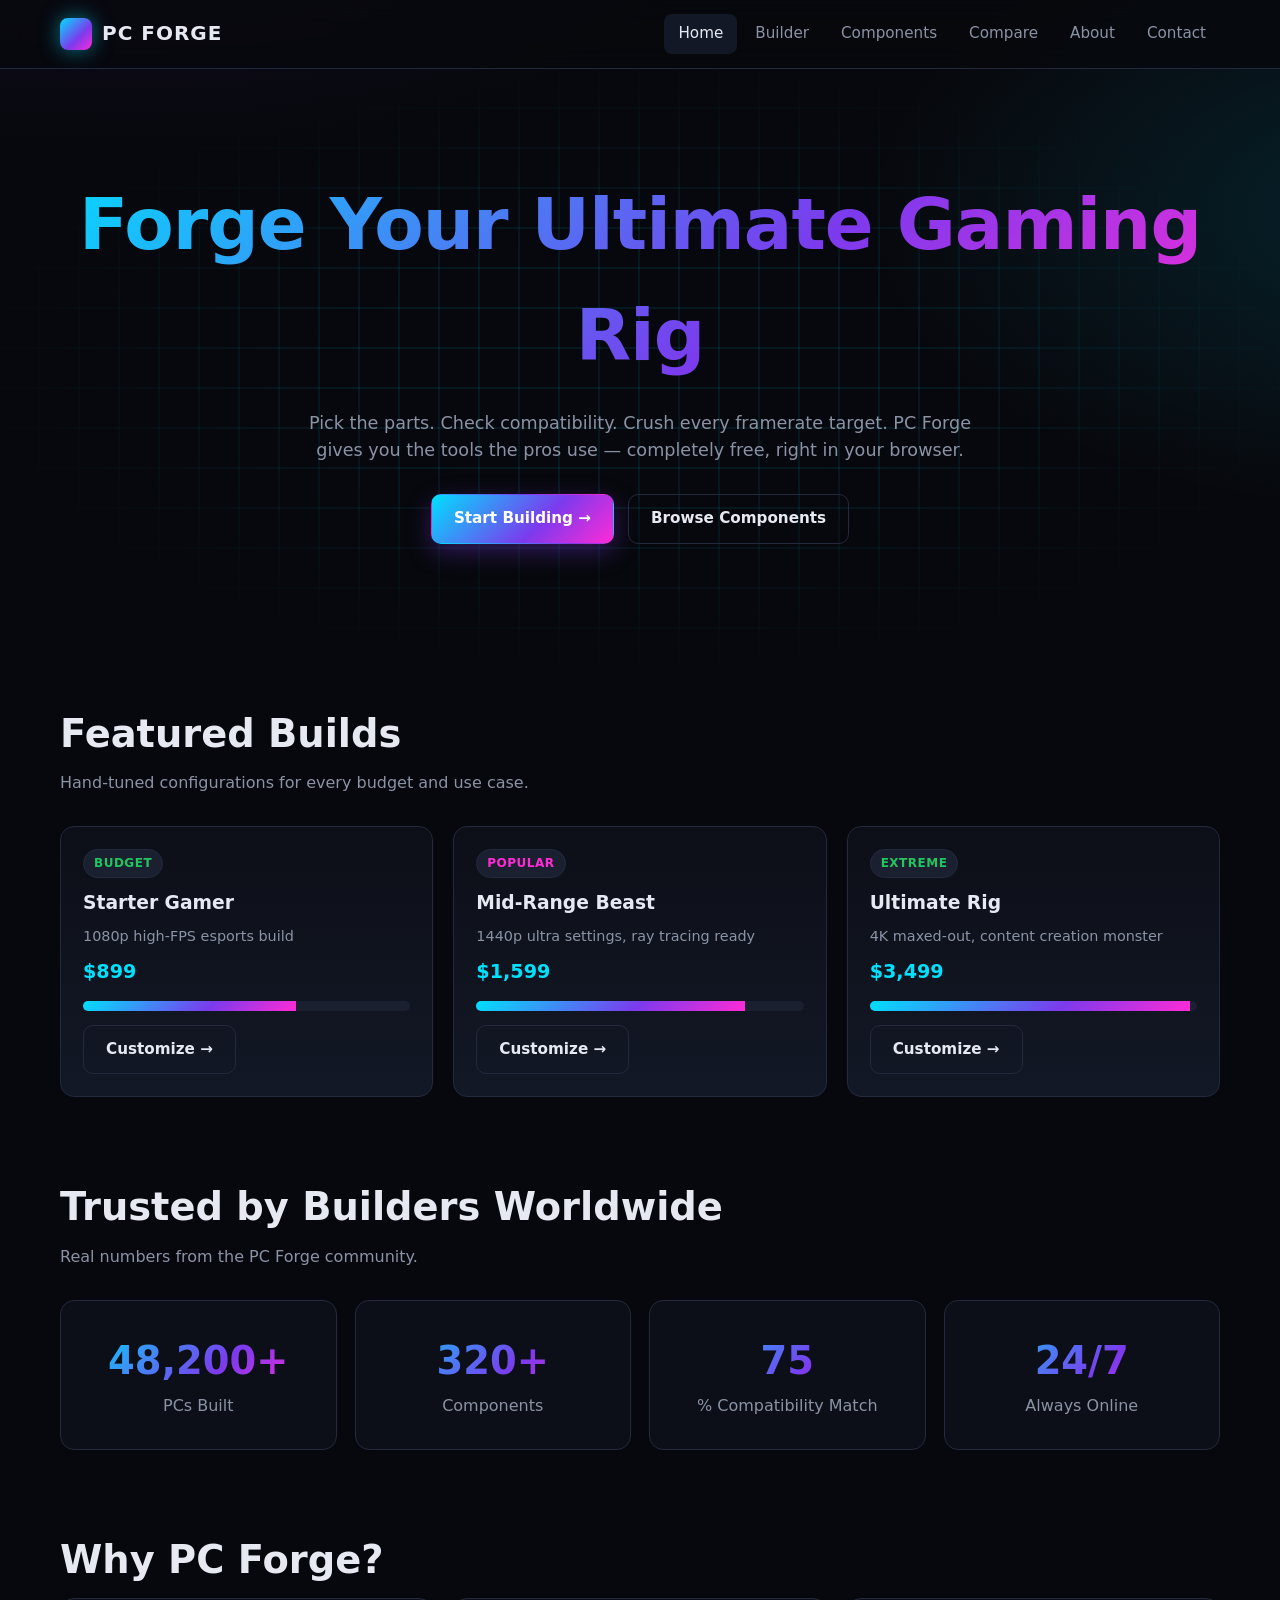
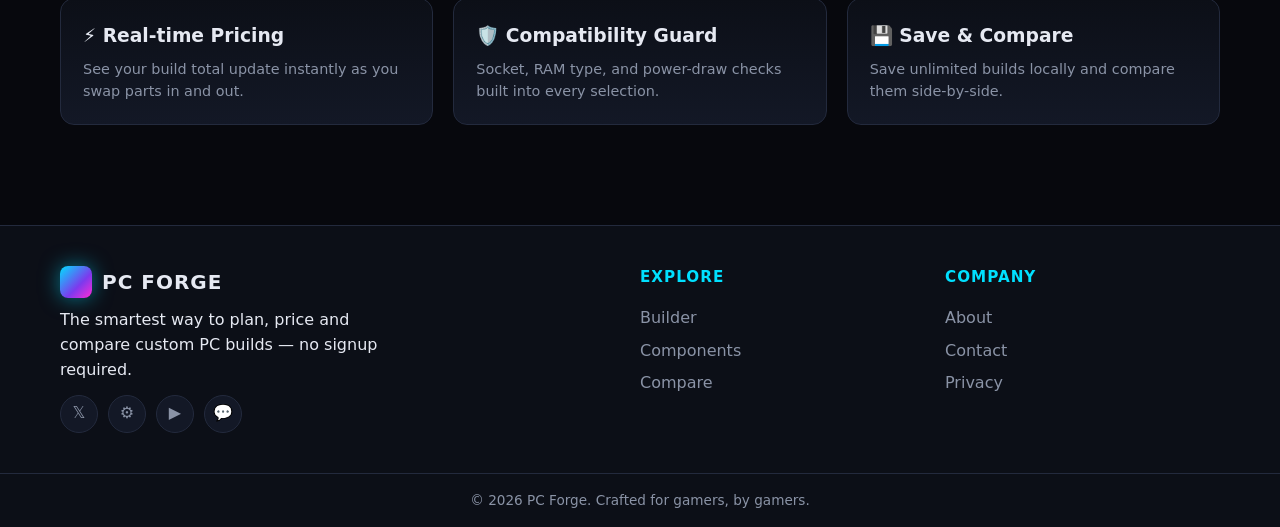
==== index.html @ 2f41bf5b "Add files via upload" ====
<!DOCTYPE html>
<html lang="en">
<head>
<meta charset="UTF-8" />
<meta name="viewport" content="width=device-width, initial-scale=1" />
<title>PC Forge — Build Your Dream Gaming PC</title>
<meta name="description" content="Design, customize and compare custom gaming PC builds with PC Forge — the ultimate online PC builder." />
<link rel="stylesheet" href="style.css" />
</head>
<body>
<nav class="nav">
  <div class="nav-inner">
    <a href="index.html" class="brand"><span class="logo"></span> PC FORGE</a>
    <button class="burger" id="burger">☰</button>
    <div class="nav-links" id="navLinks">
      <a href="index.html">Home</a>
      <a href="builder.html">Builder</a>
      <a href="components.html">Components</a>
      <a href="compare.html">Compare</a>
      <a href="about.html">About</a>
      <a href="contact.html">Contact</a>
    </div>
  </div>
</nav>

<header class="hero page">
  <h1>Forge Your Ultimate Gaming Rig</h1>
  <p>Pick the parts. Check compatibility. Crush every framerate target. PC Forge gives you the tools the pros use — completely free, right in your browser.</p>
  <div class="hero-ctas">
    <a href="builder.html" class="btn btn-primary">Start Building →</a>
    <a href="components.html" class="btn btn-ghost">Browse Components</a>
  </div>
</header>

<section class="container">
  <h2 class="section-title">Featured Builds</h2>
  <p class="section-sub">Hand-tuned configurations for every budget and use case.</p>
  <div class="grid grid-3" id="featuredBuilds"></div>
</section>

<section class="container">
  <h2 class="section-title">Trusted by Builders Worldwide</h2>
  <p class="section-sub">Real numbers from the PC Forge community.</p>
  <div class="stats">
    <div class="stat"><div class="num" data-target="48200" data-suffix="+">0</div><div class="label">PCs Built</div></div>
    <div class="stat"><div class="num" data-target="320" data-suffix="+">0</div><div class="label">Components</div></div>
    <div class="stat"><div class="num" data-target="99">0</div><div class="label">% Compatibility Match</div></div>
    <div class="stat"><div class="num" data-target="24" data-suffix="/7">0</div><div class="label">Always Online</div></div>
  </div>
</section>

<section class="container">
  <h2 class="section-title">Why PC Forge?</h2>
  <div class="grid grid-3">
    <div class="card"><h3>⚡ Real-time Pricing</h3><p class="meta">See your build total update instantly as you swap parts in and out.</p></div>
    <div class="card"><h3>🛡️ Compatibility Guard</h3><p class="meta">Socket, RAM type, and power-draw checks built into every selection.</p></div>
    <div class="card"><h3>💾 Save & Compare</h3><p class="meta">Save unlimited builds locally and compare them side-by-side.</p></div>
  </div>
</section>

<footer class="footer">
  <div class="footer-inner">
    <div>
      <div class="brand"><span class="logo"></span> PC FORGE</div>
      <p class="meta" style="margin-top:10px;max-width:340px">The smartest way to plan, price and compare custom PC builds — no signup required.</p>
      <div class="socials">
        <a href="#" aria-label="Twitter">𝕏</a>
        <a href="#" aria-label="GitHub">⚙</a>
        <a href="#" aria-label="YouTube">▶</a>
        <a href="#" aria-label="Discord">💬</a>
      </div>
    </div>
    <div>
      <h4>EXPLORE</h4>
      <a href="builder.html">Builder</a>
      <a href="components.html">Components</a>
      <a href="compare.html">Compare</a>
    </div>
    <div>
      <h4>COMPANY</h4>
      <a href="about.html">About</a>
      <a href="contact.html">Contact</a>
      <a href="#">Privacy</a>
    </div>
  </div>
  <div class="copyright">© 2026 PC Forge. Crafted for gamers, by gamers.</div>
</footer>
<script src="script.js"></script>
</body>
</html>
---- style.css ----
/* ============================================================
   PC FORGE — Dark Gaming UI
   Pure CSS, responsive, animated
   ============================================================ */

:root {
  --bg-900: #07080d;
  --bg-800: #0c0f17;
  --bg-700: #131826;
  --bg-600: #1a2030;
  --line: #232a3d;
  --text: #e6e9f2;
  --muted: #8a93a6;
  --primary: #00e0ff;
  --primary-2: #7c3aed;
  --accent: #ff2bd6;
  --success: #22c55e;
  --warn: #f59e0b;
  --danger: #ef4444;
  --grad: linear-gradient(135deg, #00e0ff 0%, #7c3aed 60%, #ff2bd6 100%);
  --shadow: 0 10px 30px rgba(0,0,0,.5);
  --radius: 14px;
}

* { box-sizing: border-box; margin: 0; padding: 0; }
html { scroll-behavior: smooth; }
body {
  font-family: 'Segoe UI', Roboto, system-ui, sans-serif;
  background: radial-gradient(1200px 600px at 10% -10%, rgba(124,58,237,.15), transparent 60%),
              radial-gradient(900px 500px at 110% 10%, rgba(0,224,255,.12), transparent 60%),
              var(--bg-900);
  color: var(--text);
  min-height: 100vh;
  line-height: 1.55;
  overflow-x: hidden;
}
a { color: inherit; text-decoration: none; }
img { max-width: 100%; display: block; }
button { font-family: inherit; cursor: pointer; border: none; }

/* ===== NAVBAR ===== */
.nav {
  position: sticky; top: 0; z-index: 50;
  backdrop-filter: blur(14px);
  background: rgba(7,8,13,.75);
  border-bottom: 1px solid var(--line);
}
.nav-inner {
  max-width: 1200px; margin: 0 auto;
  display: flex; align-items: center; justify-content: space-between;
  padding: 14px 20px;
}
.brand {
  font-weight: 800; letter-spacing: 1px; font-size: 1.25rem;
  display: flex; align-items: center; gap: 10px;
}
.brand .logo {
  width: 32px; height: 32px; border-radius: 8px;
  background: var(--grad);
  box-shadow: 0 0 20px rgba(0,224,255,.5);
}
.nav-links { display: flex; gap: 4px; align-items: center; }
.nav-links a {
  padding: 8px 14px; border-radius: 8px; font-size: .95rem;
  color: var(--muted); transition: .2s;
}
.nav-links a:hover, .nav-links a.active {
  color: var(--text); background: var(--bg-700);
}
.burger { display: none; background: none; color: var(--text); font-size: 1.6rem; }

@media (max-width: 820px) {
  .burger { display: block; }
  .nav-links {
    position: absolute; top: 64px; right: 0; left: 0;
    background: var(--bg-800); flex-direction: column; gap: 0;
    border-bottom: 1px solid var(--line);
    max-height: 0; overflow: hidden; transition: max-height .35s ease;
  }
  .nav-links.open { max-height: 400px; }
  .nav-links a { padding: 14px 20px; border-radius: 0; width: 100%; }
}

/* ===== CONTAINER ===== */
.container { max-width: 1200px; margin: 0 auto; padding: 40px 20px; }

/* ===== HERO ===== */
.hero {
  position: relative;
  padding: 100px 20px 120px;
  text-align: center;
  overflow: hidden;
}
.hero::before {
  content: ''; position: absolute; inset: 0;
  background:
    linear-gradient(transparent 95%, rgba(0,224,255,.08) 0) 0 0 / 40px 40px,
    linear-gradient(90deg, transparent 95%, rgba(0,224,255,.08) 0) 0 0 / 40px 40px;
  mask-image: radial-gradient(ellipse at center, black 30%, transparent 75%);
  pointer-events: none;
}
.hero h1 {
  font-size: clamp(2.2rem, 6vw, 4.5rem);
  font-weight: 900; letter-spacing: -1px;
  background: var(--grad); -webkit-background-clip: text;
  background-clip: text; color: transparent;
  animation: slideUp .8s ease both;
}
.hero p {
  max-width: 680px; margin: 18px auto 30px;
  color: var(--muted); font-size: 1.1rem;
  animation: slideUp 1s ease both;
}
.hero-ctas { display: flex; justify-content: center; gap: 14px; flex-wrap: wrap; animation: slideUp 1.2s ease both; }

/* ===== BUTTONS ===== */
.btn {
  display: inline-flex; align-items: center; gap: 8px;
  padding: 12px 22px; border-radius: 10px; font-weight: 600;
  font-size: .95rem; transition: transform .2s, box-shadow .2s, background .2s;
  border: 1px solid transparent;
}
.btn-primary {
  background: var(--grad); color: #fff;
  box-shadow: 0 8px 24px rgba(124,58,237,.35);
}
.btn-primary:hover { transform: translateY(-2px); box-shadow: 0 12px 30px rgba(0,224,255,.4); }
.btn-ghost {
  background: transparent; color: var(--text);
  border-color: var(--line);
}
.btn-ghost:hover { background: var(--bg-700); border-color: var(--primary); }
.btn-danger { background: var(--danger); color: #fff; }
.btn-block { width: 100%; justify-content: center; }

/* ===== SECTION HEADINGS ===== */
.section-title {
  font-size: clamp(1.6rem, 3vw, 2.4rem);
  font-weight: 800; margin-bottom: 8px;
}
.section-sub { color: var(--muted); margin-bottom: 30px; }

/* ===== CARDS / GRID ===== */
.grid { display: grid; gap: 20px; }
.grid-3 { grid-template-columns: repeat(auto-fit, minmax(260px, 1fr)); }
.grid-2 { grid-template-columns: repeat(auto-fit, minmax(320px, 1fr)); }
.grid-4 { grid-template-columns: repeat(auto-fit, minmax(220px, 1fr)); }

.card {
  background: linear-gradient(180deg, var(--bg-800), var(--bg-700));
  border: 1px solid var(--line); border-radius: var(--radius);
  padding: 22px; transition: transform .25s, border-color .25s, box-shadow .25s;
  position: relative; overflow: hidden;
}
.card:hover { transform: translateY(-4px); border-color: var(--primary); box-shadow: var(--shadow); }
.card h3 { margin-bottom: 8px; }
.card .meta { color: var(--muted); font-size: .9rem; }
.card .price { color: var(--primary); font-weight: 700; font-size: 1.2rem; margin-top: 10px; }

.tag {
  display: inline-block; padding: 4px 10px; border-radius: 999px;
  font-size: .75rem; font-weight: 600; letter-spacing: .5px;
  background: var(--bg-600); color: var(--primary); border: 1px solid var(--line);
}
.tag.hot { color: var(--accent); }
.tag.new { color: var(--success); }

/* ===== STATS ===== */
.stats {
  display: grid; gap: 18px;
  grid-template-columns: repeat(auto-fit, minmax(180px, 1fr));
  margin-top: 30px;
}
.stat {
  text-align: center; padding: 30px 20px;
  background: var(--bg-800); border: 1px solid var(--line); border-radius: var(--radius);
}
.stat .num {
  font-size: 2.4rem; font-weight: 900;
  background: var(--grad); -webkit-background-clip: text; background-clip: text; color: transparent;
}
.stat .label { color: var(--muted); margin-top: 4px; }

/* ===== BUILDER ===== */
.builder-layout {
  display: grid; gap: 24px;
  grid-template-columns: 1fr 360px;
}
@media (max-width: 960px) { .builder-layout { grid-template-columns: 1fr; } }

.parts-list { display: grid; gap: 14px; }
.part-row {
  display: grid; grid-template-columns: 110px 1fr auto;
  align-items: center; gap: 14px;
  padding: 16px; background: var(--bg-800);
  border: 1px solid var(--line); border-radius: var(--radius);
}
.part-row .ptype {
  font-weight: 700; color: var(--primary); letter-spacing: 1px; font-size: .85rem;
}
.part-row select {
  width: 100%; padding: 10px 12px; border-radius: 8px;
  background: var(--bg-700); color: var(--text); border: 1px solid var(--line);
  font-family: inherit;
}
.part-row .pprice { font-weight: 700; min-width: 80px; text-align: right; }

.summary {
  position: sticky; top: 90px;
  background: var(--bg-800); border: 1px solid var(--line); border-radius: var(--radius);
  padding: 22px; height: fit-content;
}
.summary h3 { margin-bottom: 14px; }
.summary .row { display: flex; justify-content: space-between; padding: 8px 0; border-bottom: 1px dashed var(--line); font-size: .95rem; }
.summary .row:last-of-type { border: none; }
.summary .total {
  font-size: 1.6rem; font-weight: 900;
  background: var(--grad); -webkit-background-clip: text; background-clip: text; color: transparent;
}
.perf-bar {
  height: 10px; background: var(--bg-600); border-radius: 999px; overflow: hidden; margin-top: 6px;
}
.perf-bar > span { display: block; height: 100%; background: var(--grad); width: 0; transition: width .6s ease; }
.compat {
  margin-top: 14px; padding: 12px; border-radius: 10px;
  background: rgba(34,197,94,.1); border: 1px solid rgba(34,197,94,.3);
  color: #86efac; font-size: .9rem;
}
.compat.bad { background: rgba(239,68,68,.1); border-color: rgba(239,68,68,.3); color: #fca5a5; }

/* ===== COMPONENTS PAGE ===== */
.toolbar {
  display: flex; gap: 12px; flex-wrap: wrap; margin-bottom: 24px;
  background: var(--bg-800); padding: 14px; border-radius: var(--radius); border: 1px solid var(--line);
}
.toolbar input, .toolbar select {
  padding: 10px 12px; border-radius: 8px; background: var(--bg-700);
  color: var(--text); border: 1px solid var(--line); font-family: inherit;
}
.toolbar input { flex: 1; min-width: 200px; }

.comp-card .spec { color: var(--muted); font-size: .88rem; margin-top: 6px; }
.comp-card .perf {
  display: flex; align-items: center; gap: 8px; margin-top: 10px;
  font-size: .85rem; color: var(--muted);
}
.comp-card .perf .bar { flex: 1; height: 6px; background: var(--bg-600); border-radius: 999px; overflow: hidden; }
.comp-card .perf .bar span { display: block; height: 100%; background: var(--grad); }

/* ===== COMPARE PAGE ===== */
.compare-grid { display: grid; gap: 20px; grid-template-columns: 1fr 1fr; }
@media (max-width: 760px) { .compare-grid { grid-template-columns: 1fr; } }
.compare-grid select { width: 100%; padding: 12px; border-radius: 8px; background: var(--bg-700); color: var(--text); border: 1px solid var(--line); margin-bottom: 14px; }
.diff-highlight { background: rgba(0,224,255,.08); border-left: 3px solid var(--primary); padding-left: 10px; }

/* ===== FORMS ===== */
.form { max-width: 600px; margin: 0 auto; background: var(--bg-800); padding: 30px; border-radius: var(--radius); border: 1px solid var(--line); }
.field { margin-bottom: 18px; }
.field label { display: block; margin-bottom: 6px; font-weight: 600; font-size: .9rem; }
.field input, .field textarea {
  width: 100%; padding: 12px; border-radius: 8px;
  background: var(--bg-700); color: var(--text); border: 1px solid var(--line);
  font-family: inherit; font-size: .95rem;
}
.field input:focus, .field textarea:focus { outline: none; border-color: var(--primary); box-shadow: 0 0 0 3px rgba(0,224,255,.15); }
.field .err { color: var(--danger); font-size: .8rem; margin-top: 4px; min-height: 16px; }
.alert { padding: 12px 16px; border-radius: 10px; margin-bottom: 16px; font-size: .9rem; }
.alert.ok { background: rgba(34,197,94,.12); border: 1px solid rgba(34,197,94,.3); color: #86efac; }
.alert.bad { background: rgba(239,68,68,.12); border: 1px solid rgba(239,68,68,.3); color: #fca5a5; }

/* ===== ABOUT ===== */
.feature {
  display: flex; gap: 14px; align-items: flex-start;
  padding: 18px; background: var(--bg-800); border: 1px solid var(--line); border-radius: var(--radius);
}
.feature .icon {
  width: 44px; height: 44px; border-radius: 10px;
  background: var(--grad); display: flex; align-items: center; justify-content: center;
  font-size: 1.4rem; flex-shrink: 0;
}

/* ===== FOOTER ===== */
.footer {
  border-top: 1px solid var(--line); margin-top: 60px;
  background: var(--bg-800);
}
.footer-inner {
  max-width: 1200px; margin: 0 auto; padding: 40px 20px;
  display: grid; gap: 30px; grid-template-columns: 2fr 1fr 1fr;
}
@media (max-width: 720px) { .footer-inner { grid-template-columns: 1fr; } }
.footer h4 { margin-bottom: 12px; font-size: .95rem; letter-spacing: 1px; color: var(--primary); }
.footer a { color: var(--muted); display: block; padding: 4px 0; transition: color .2s; }
.footer a:hover { color: var(--text); }
.socials { display: flex; gap: 10px; margin-top: 12px; }
.socials a {
  width: 38px; height: 38px; border-radius: 50%;
  background: var(--bg-700); display: flex; align-items: center; justify-content: center;
  border: 1px solid var(--line); transition: .2s;
}
.socials a:hover { background: var(--grad); transform: translateY(-2px); }
.copyright { text-align: center; padding: 16px; border-top: 1px solid var(--line); color: var(--muted); font-size: .85rem; }

/* ===== SAVED BUILDS LIST ===== */
.saved-list { display: grid; gap: 10px; margin-top: 16px; }
.saved-item {
  display: flex; justify-content: space-between; align-items: center;
  padding: 10px 14px; background: var(--bg-700); border-radius: 8px;
  font-size: .9rem;
}
.saved-item button { background: transparent; color: var(--danger); font-size: 1.1rem; }

/* ===== ANIMATIONS ===== */
@keyframes slideUp {
  from { opacity: 0; transform: translateY(20px); }
  to { opacity: 1; transform: translateY(0); }
}
@keyframes fadeIn { from { opacity: 0; } to { opacity: 1; } }
.fade-in { animation: fadeIn .5s ease both; }
.page { animation: slideUp .4s ease both; }

/* Scrollbar */
::-webkit-scrollbar { width: 10px; height: 10px; }
::-webkit-scrollbar-track { background: var(--bg-900); }
::-webkit-scrollbar-thumb { background: var(--bg-600); border-radius: 10px; }
::-webkit-scrollbar-thumb:hover { background: var(--primary-2); }
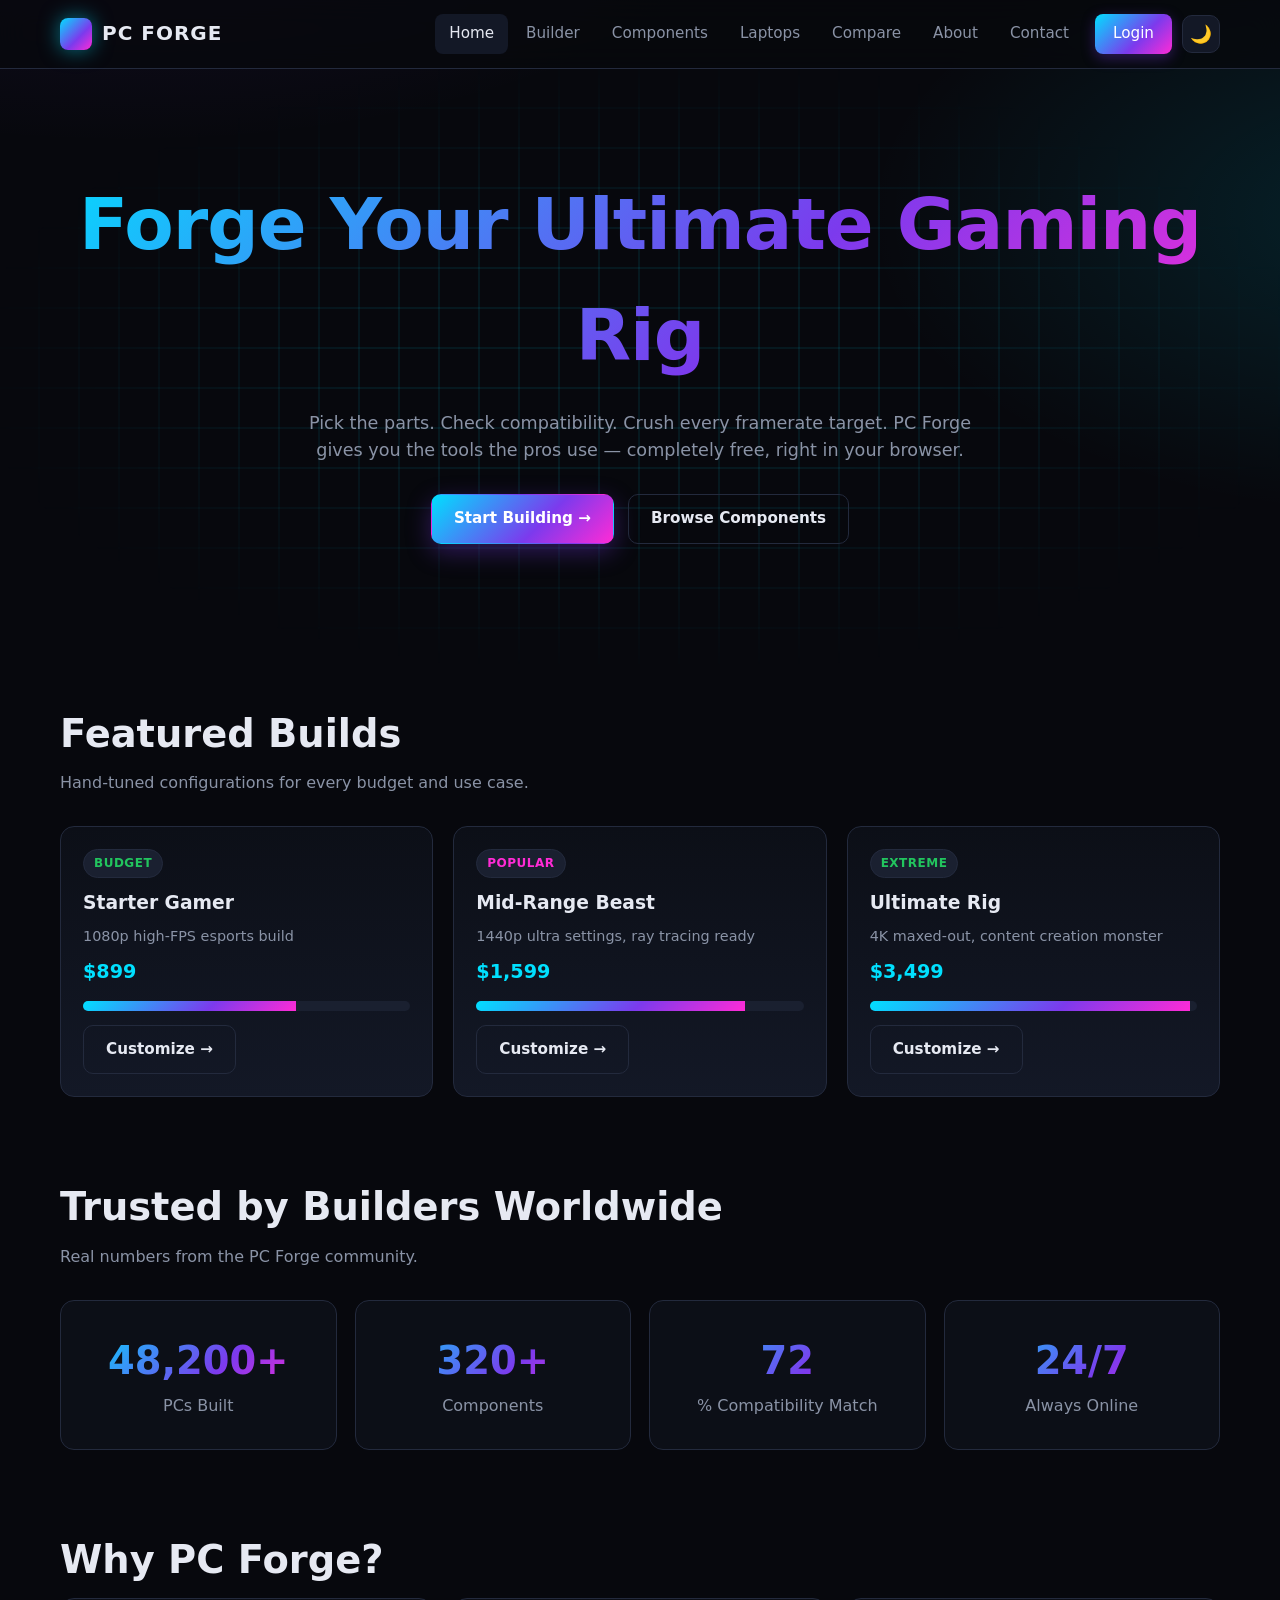
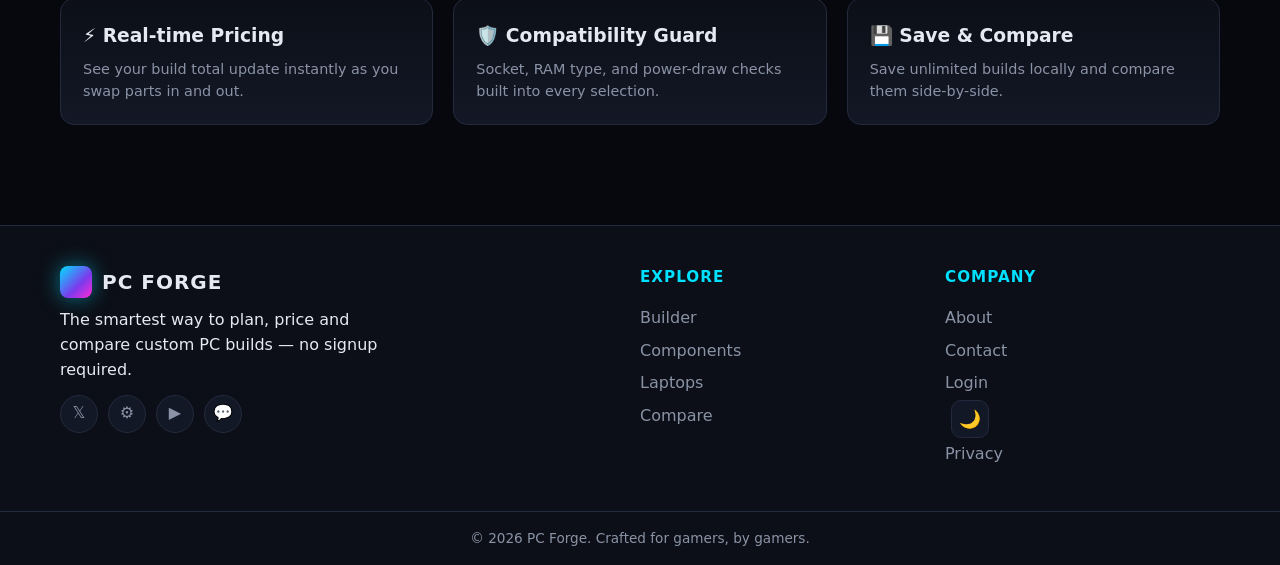
==== commit e4212e8f: "Add files via upload" ====
--- a/index.html
+++ b/index.html
@@ -16,9 +16,12 @@
       <a href="index.html">Home</a>
       <a href="builder.html">Builder</a>
       <a href="components.html">Components</a>
+      <a href="laptops.html">Laptops</a>
       <a href="compare.html">Compare</a>
       <a href="about.html">About</a>
       <a href="contact.html">Contact</a>
+      <a href="login.html" class="nav-login">Login</a>
+      <button id="themeToggle" class="theme-toggle" title="Toggle theme" aria-label="Toggle theme">🌙</button>
     </div>
   </div>
 </nav>
@@ -74,12 +77,15 @@
       <h4>EXPLORE</h4>
       <a href="builder.html">Builder</a>
       <a href="components.html">Components</a>
+      <a href="laptops.html">Laptops</a>
       <a href="compare.html">Compare</a>
     </div>
     <div>
       <h4>COMPANY</h4>
       <a href="about.html">About</a>
       <a href="contact.html">Contact</a>
+      <a href="login.html" class="nav-login">Login</a>
+      <button id="themeToggle" class="theme-toggle" title="Toggle theme" aria-label="Toggle theme">🌙</button>
       <a href="#">Privacy</a>
     </div>
   </div>
--- a/style.css
+++ b/style.css
@@ -324,3 +324,164 @@
 ::-webkit-scrollbar-track { background: var(--bg-900); }
 ::-webkit-scrollbar-thumb { background: var(--bg-600); border-radius: 10px; }
 ::-webkit-scrollbar-thumb:hover { background: var(--primary-2); }
+
+/* ===== PRODUCT IMAGE CARDS ===== */
+.comp-card { display: flex; flex-direction: column; padding: 0; overflow: hidden; }
+.comp-card .img-wrap {
+  position: relative; aspect-ratio: 4/3; overflow: hidden;
+  background: linear-gradient(135deg, #0c0f17, #1a2030);
+  border-bottom: 1px solid var(--line);
+}
+.comp-card .img-wrap img {
+  width: 100%; height: 100%; object-fit: cover;
+  transition: transform .5s ease;
+}
+.comp-card:hover .img-wrap img { transform: scale(1.07); }
+.comp-card .img-wrap .tag {
+  position: absolute; top: 12px; left: 12px;
+  background: rgba(7,8,13,.85); backdrop-filter: blur(8px);
+}
+.comp-card .img-wrap .badge-price {
+  position: absolute; bottom: 12px; right: 12px;
+  background: var(--grad); color: #fff; font-weight: 800;
+  padding: 6px 12px; border-radius: 999px; font-size: .9rem;
+  box-shadow: 0 4px 16px rgba(0,224,255,.4);
+}
+.comp-card .body { padding: 18px; flex: 1; display: flex; flex-direction: column; }
+.comp-card .body h3 { font-size: 1.05rem; line-height: 1.3; }
+.comp-card .body .spec { margin-top: 8px; }
+.comp-card .body .perf { margin-top: auto; padding-top: 14px; }
+.comp-card .body .price { display: none; } /* hidden — shown as badge over image */
+
+/* ===== NAV LOGIN BUTTON ===== */
+.nav-links a.nav-login {
+  background: var(--grad); color: #fff !important;
+  margin-left: 8px; padding: 8px 18px;
+  box-shadow: 0 4px 14px rgba(124,58,237,.35);
+}
+.nav-links a.nav-login:hover { transform: translateY(-1px); }
+
+/* ===== LOGIN / AUTH PAGE ===== */
+.auth-wrap {
+  min-height: calc(100vh - 64px);
+  display: flex; align-items: center; justify-content: center;
+  padding: 40px 20px;
+}
+.auth-card {
+  width: 100%; max-width: 980px;
+  display: grid; grid-template-columns: 1fr 1fr;
+  background: var(--bg-800); border: 1px solid var(--line);
+  border-radius: 20px; overflow: hidden;
+  box-shadow: 0 30px 80px rgba(0,0,0,.6);
+}
+.auth-side {
+  padding: 50px 40px;
+  background:
+    radial-gradient(600px 300px at 0% 0%, rgba(124,58,237,.35), transparent 60%),
+    radial-gradient(500px 300px at 100% 100%, rgba(0,224,255,.25), transparent 60%),
+    linear-gradient(160deg, #0c0f17, #1a2030);
+  border-right: 1px solid var(--line);
+  display: flex; flex-direction: column; justify-content: center;
+}
+.auth-side h2 {
+  font-size: 2rem; font-weight: 900;
+  background: var(--grad); -webkit-background-clip: text;
+  background-clip: text; color: transparent;
+}
+.auth-perks {
+  list-style: none; margin-top: 24px; display: grid; gap: 10px;
+}
+.auth-perks li {
+  padding: 10px 14px; background: rgba(255,255,255,.03);
+  border: 1px solid var(--line); border-radius: 10px;
+  font-size: .92rem;
+}
+.auth-form-wrap { padding: 40px; }
+.auth-tabs {
+  display: flex; background: var(--bg-700);
+  border-radius: 10px; padding: 4px; margin-bottom: 24px;
+}
+.auth-tab {
+  flex: 1; padding: 10px; background: transparent; color: var(--muted);
+  border-radius: 8px; font-weight: 600; font-size: .9rem;
+  transition: .2s;
+}
+.auth-tab.active { background: var(--bg-900); color: var(--text); box-shadow: 0 2px 8px rgba(0,0,0,.3); }
+.auth-form .field { margin-bottom: 14px; }
+.auth-row {
+  display: flex; justify-content: space-between; align-items: center;
+  font-size: .85rem; color: var(--muted); margin: 6px 0 18px;
+}
+.auth-row .check { display: flex; align-items: center; gap: 6px; cursor: pointer; }
+.auth-row .link { color: var(--primary); }
+.auth-divider {
+  text-align: center; margin: 20px 0; color: var(--muted);
+  font-size: .8rem; position: relative;
+}
+.auth-divider::before, .auth-divider::after {
+  content: ''; position: absolute; top: 50%; width: 35%;
+  height: 1px; background: var(--line);
+}
+.auth-divider::before { left: 0; } .auth-divider::after { right: 0; }
+.auth-social { display: grid; grid-template-columns: 1fr 1fr; gap: 10px; }
+
+@media (max-width: 820px) {
+  .auth-card { grid-template-columns: 1fr; }
+  .auth-side { padding: 30px; border-right: none; border-bottom: 1px solid var(--line); }
+  .auth-form-wrap { padding: 30px 22px; }
+  .auth-social { grid-template-columns: 1fr; }
+}
+
+/* ===== LIGHT THEME ===== */
+body.light {
+  --bg-900: #f5f7fb;
+  --bg-800: #ffffff;
+  --bg-700: #f1f4fa;
+  --bg-600: #e6ebf3;
+  --line: #d8dee9;
+  --text: #0c1220;
+  --muted: #5b6477;
+  --primary: #0066ff;
+  --primary-2: #7c3aed;
+  --accent: #e91e63;
+  --grad: linear-gradient(135deg, #0066ff 0%, #7c3aed 60%, #e91e63 100%);
+  --shadow: 0 10px 30px rgba(20, 30, 70, .12);
+  background:
+    radial-gradient(1200px 600px at 10% -10%, rgba(124,58,237,.10), transparent 60%),
+    radial-gradient(900px 500px at 110% 10%, rgba(0,102,255,.10), transparent 60%),
+    var(--bg-900);
+}
+body.light .nav { background: rgba(255,255,255,.85); }
+body.light .card,
+body.light .stat,
+body.light .feature,
+body.light .part-row,
+body.light .summary,
+body.light .form,
+body.light .toolbar,
+body.light .auth-card { box-shadow: 0 4px 18px rgba(20,30,70,.06); }
+body.light .comp-card .img-wrap { background: linear-gradient(135deg, #eef2f8, #ffffff); }
+body.light .comp-card .img-wrap .tag { background: rgba(255,255,255,.92); color: var(--primary); }
+body.light .hero::before { opacity: .35; }
+body.light .auth-side {
+  background:
+    radial-gradient(600px 300px at 0% 0%, rgba(124,58,237,.18), transparent 60%),
+    radial-gradient(500px 300px at 100% 100%, rgba(0,102,255,.15), transparent 60%),
+    linear-gradient(160deg, #ffffff, #eef2f8);
+}
+body.light .auth-tab.active { background: #fff; }
+body.light ::-webkit-scrollbar-track { background: var(--bg-700); }
+body.light ::-webkit-scrollbar-thumb { background: #c4cbd8; }
+
+/* Theme toggle button */
+.theme-toggle {
+  width: 38px; height: 38px; border-radius: 10px;
+  background: var(--bg-700); color: var(--text);
+  border: 1px solid var(--line);
+  display: inline-flex; align-items: center; justify-content: center;
+  font-size: 1.1rem; margin-left: 6px; transition: .2s;
+}
+.theme-toggle:hover { background: var(--bg-600); border-color: var(--primary); transform: translateY(-1px); }
+@media (max-width: 820px) {
+  .theme-toggle { width: 100%; height: auto; padding: 12px; border-radius: 0; margin: 0; justify-content: flex-start; gap: 10px; }
+}
